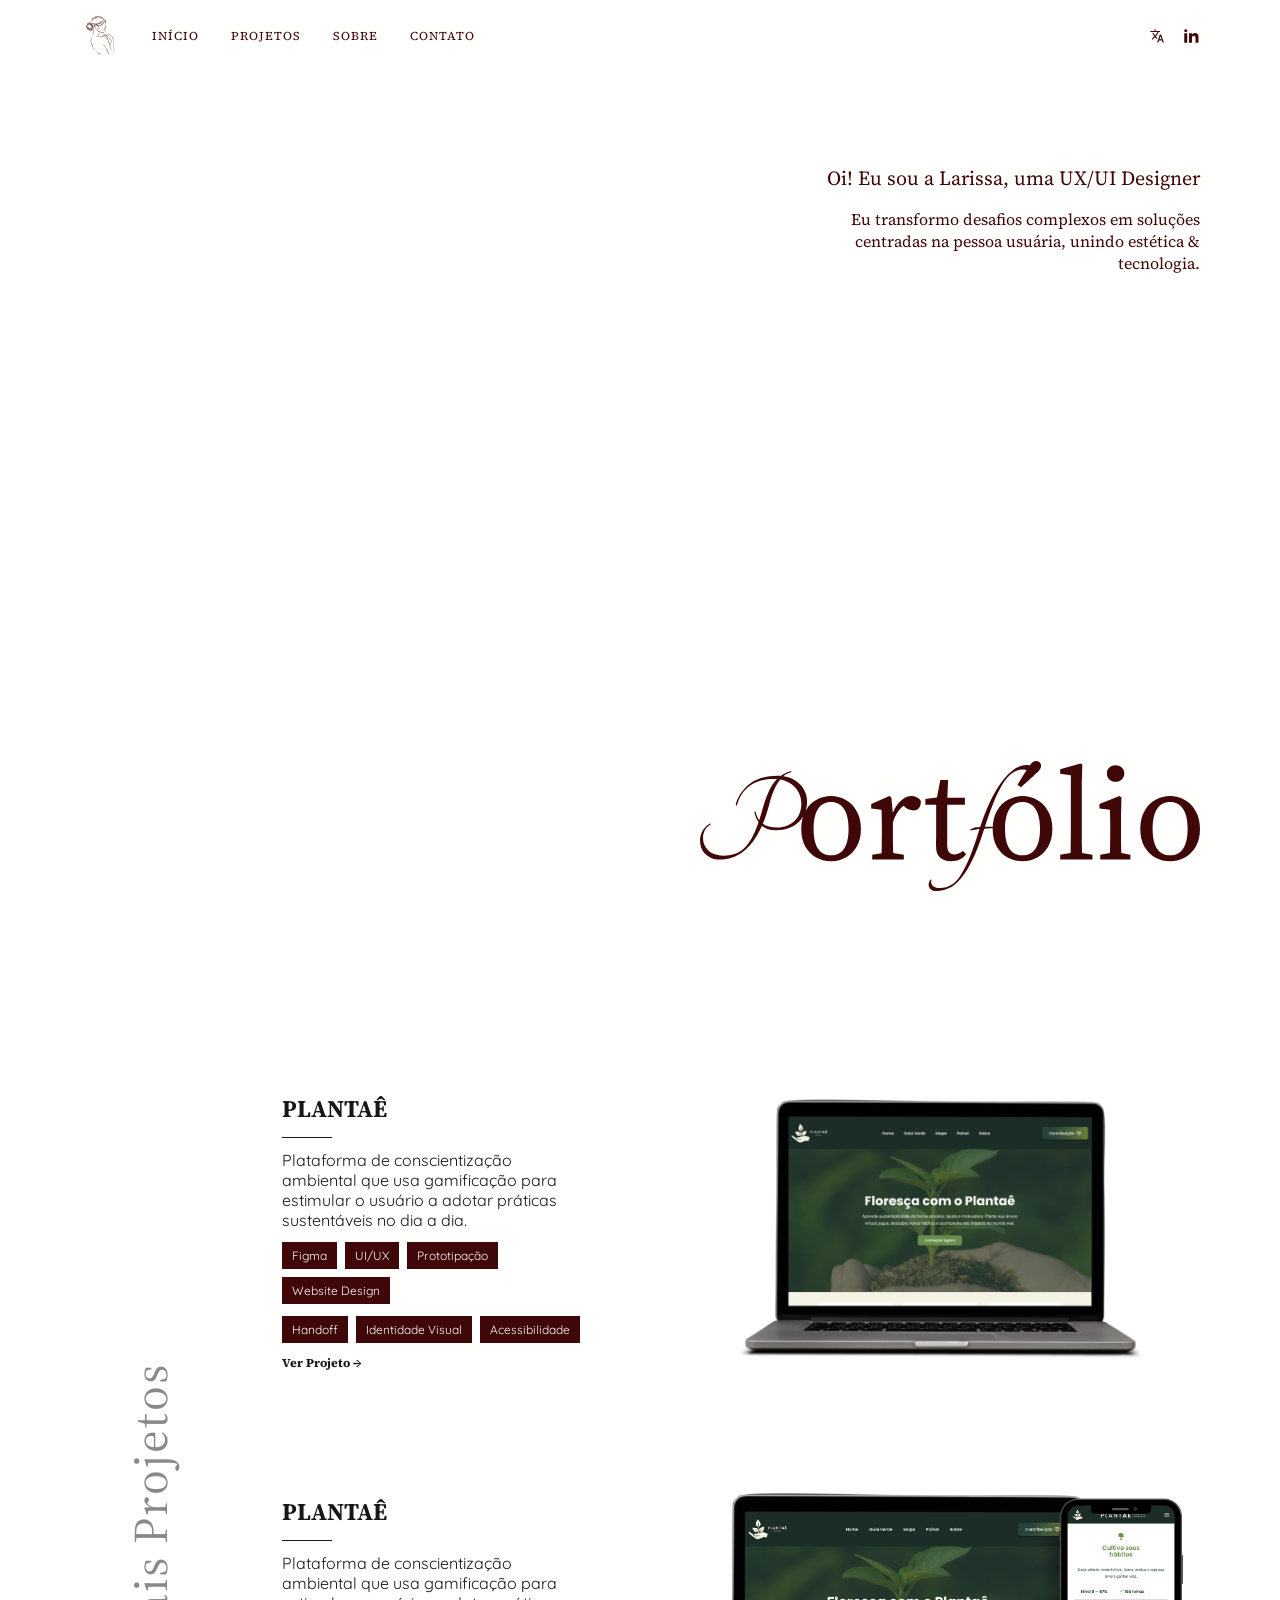
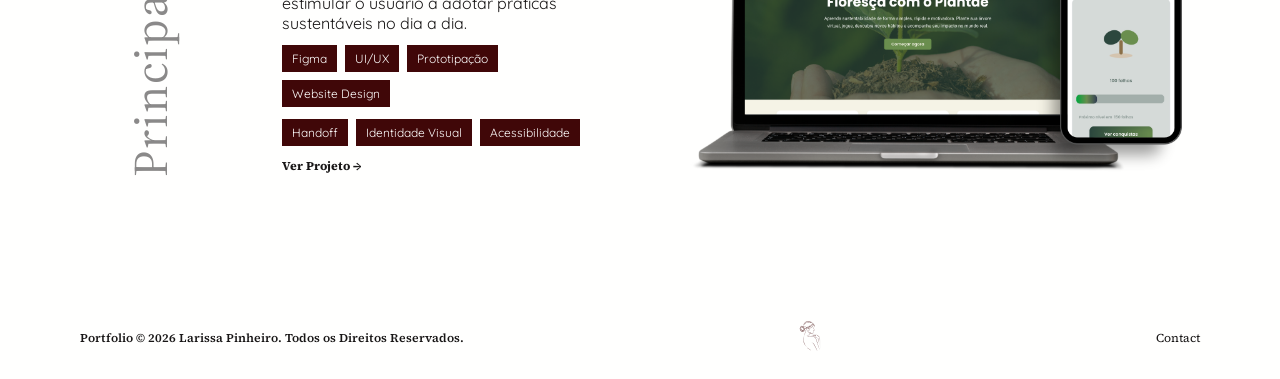
==== index.html @ fbf4aa0d "feat: adiciona página de projetos e imagens" ====
<!DOCTYPE html>
<html lang="pt-BR">
<head>
  <meta charset="UTF-8">
  <meta name="viewport" content="width=device-width, initial-scale=1.0">
  <title>Larissa Pinheiro</title>

  <!-- FONTS -->
  <link href="https://fonts.googleapis.com/css2?family=Source+Serif+Pro:wght@400&family=Quicksand:wght@400&display=swap" rel="stylesheet">

  <!-- CSS -->
  <link rel="stylesheet" href="css/style-home.css">
</head>

<body>

<header class="header">
  
  <!-- ESQUERDA -->
  <div class="header-left">
    <img src="assets/icons/woman.svg" alt="logo" class="logo">

    <nav class="menu">
      <a href="#">Início</a>
      <a href="./projeto.html">Projetos</a>
      <a href="#">Sobre</a>
      <a href="#">Contato</a>
    </nav>
  </div>

  <!-- DIREITA -->
  <div class="header-right">
    <img src="assets/icons/language.svg" alt="idioma">
    <img src="assets/icons/linkedin.svg" alt="linkedin">
  </div>

</header>

<!-- HERO -->
<section class="hero">

  <div class="hero-text">
    <h1>Oi! Eu sou a Larissa, uma UX/UI Designer</h1>
    <p>
      Eu transformo desafios complexos em soluções centradas na pessoa usuária,
      unindo estética & tecnologia.
    </p>
  </div>

  <img src="assets/icons/portfolio.svg" alt="Portfólio" class="hero-title">

</section>

<!-- PROJECTS -->
<section class="projects">

  <div class="projects-container">

    <!-- ESQUERDA -->
    <div class="projects-left">
      <span>Principais Projetos</span>
    </div>

    <!-- DIREITA -->
    <div class="projects-right">

      <!-- PROJETO 1 -->
      <div class="project-card">

        <div class="project-info">
          <h3>Plantaê</h3>
          <div class="line"></div>

          <p>
            Plataforma de conscientização ambiental que usa gamificação
            para estimular o usuário a adotar práticas sustentáveis no dia a dia.
          </p>

          <div class="tags">
            <span>Figma</span>
            <span>UI/UX</span>
            <span>Prototipação</span>
            <span>Website Design</span>
          </div>

          <div class="tags">
            <span>Handoff</span>
            <span>Identidade Visual</span>
            <span>Acessibilidade</span>
          </div>

          <a href="#" class="project-link">Ver Projeto →</a>
        </div>

        <div class="project-image">
          <img src="assets/images/plantae1.png" alt="Projeto Plantaê">
        </div>

      </div>

      <!-- PROJETO 2 -->
      <div class="project-card">

        <div class="project-info">
          <h3>Plantaê</h3>
          <div class="line"></div>

          <p>
            Plataforma de conscientização ambiental que usa gamificação
            para estimular o usuário a adotar práticas sustentáveis no dia a dia.
          </p>

          <div class="tags">
            <span>Figma</span>
            <span>UI/UX</span>
            <span>Prototipação</span>
            <span>Website Design</span>
          </div>

          <div class="tags">
            <span>Handoff</span>
            <span>Identidade Visual</span>
            <span>Acessibilidade</span>
          </div>

          <a href="#" class="project-link">Ver Projeto →</a>
        </div>

        <div class="project-image">
          <img src="assets/images/projeto1.png" alt="Projeto Plantaê">
        </div>

      </div>

    </div>

  </div>

</section>

<footer class="footer">

  <div class="footer-left">
    Portfolio © 2026 Larissa Pinheiro. Todos os Direitos Reservados.
  </div>

  <div class="footer-center">
    <img src="assets/icons/woman.svg" alt="icon">
  </div>

  <div class="footer-right">
    Contact
  </div>

</footer>

</body>
</html>
---- css/style-home.css ----
/* RESET */
* {
  margin: 0;
  padding: 0;
  box-sizing: border-box;
}

/* BASE */
body {
  font-family: 'Source Serif Pro', serif;
  background-color: #FFFFFE;
}

/* HEADER */
.header {
  display: flex;
  justify-content: space-between;
  align-items: center;
  padding: 16px 80px;
}

.header-left {
  display: flex;
  align-items: center;
  gap: 32px;
}

.logo {
  width: 40px;
}

.menu {
  display: flex;
  gap: 32px;
}

.menu a {
  text-decoration: none;
  font-size: 12px;
  text-transform: uppercase;
  color: #400708;
  letter-spacing: 1px;
}

.header-right {
  display: flex;
  gap: 16px;
  align-items: center;
}

.header-right img {
  width: 18px;
  cursor: pointer;
}

/* HERO */
.hero {
  position: relative;
  height: 100vh;

  display: flex;
  flex-direction: column;
  align-items: flex-end;

  padding: 32px 80px;
}

.hero-text {
  max-width: 420px;
  text-align: right;

  display: flex;
  flex-direction: column;
  gap: 16px;

  margin-top: 60px;
}

.hero-text h1 {
  font-size: 20px;
  font-weight: 400;
  color: #400708;
}

.hero-text p {
  font-size: 16px;
  color: #400708;
}

.hero-title {
  position: absolute;
  right: 80px;
  bottom: 80px;
  width: 500px;
}

/* ===== PROJECTS ===== */

.projects {
  display: flex;
  justify-content: center;
  padding: 120px 0;
}

/* CONTAINER CENTRAL */
.projects-container {
  max-width: 1100px;
  width: 100%;

  display: flex;
  gap: 72px;
}

/* COLUNA ESQUERDA */
.projects-left {
  width: 120px;
  display: flex;
  justify-content: center;
}

.projects-left span {
  writing-mode: vertical-rl;
  transform: rotate(180deg);

  font-size: 48px;
  letter-spacing: 2px;
  color: #181616;
  opacity: 0.5;
}

/* COLUNA DIREITA */
.projects-right {
  flex: 1;

  display: flex;
  flex-direction: column;
  gap: 120px;
}

/* CARD */
.project-card {
  display: flex;
  justify-content: space-between;
  align-items: center;
}

/* TEXTO */
.project-info {
  max-width: 300px;

  display: flex;
  flex-direction: column;
  gap: 12px;
}

.project-info h3 {
  font-size: 24px;
  text-transform: uppercase;
  color: #181616;
}

.line {
  width: 50px;
  height: 1px;
  background: #181616;
}

.project-info p {
  font-family: 'Quicksand', sans-serif;
  font-size: 16px;
  color: #181616;
}

/* TAGS */
.tags {
  display: flex;
  flex-wrap: wrap;
  gap: 8px;
}

.tags span {
  background: #400708;
  color: #FFFFFE;

  padding: 6px 10px;
  font-size: 12px;
  font-family: 'Quicksand', sans-serif;
}

/* LINK */
.project-link {
  font-size: 12px;
  font-weight: 700;
  color: #181616;
  text-decoration: none;
}

/* IMAGEM */
.project-image img {
  width: 500px;
}

/* ===== FOOTER ===== */

.footer {
  display: flex;
  justify-content: space-between;
  align-items: center;

  padding: 16px 80px;
  height: 82px;

  background: #FFFFFE;
}

/* ESQUERDA */
.footer-left {
  font-size: 12px;
  font-weight: 600;
  color: #181616;
}

/* CENTRO */
.footer-center img {
  width: 30px;
  opacity: 0.8;
}

/* DIREITA */
.footer-right {
  font-size: 12px;
  color: #181616;
  cursor: pointer;
}
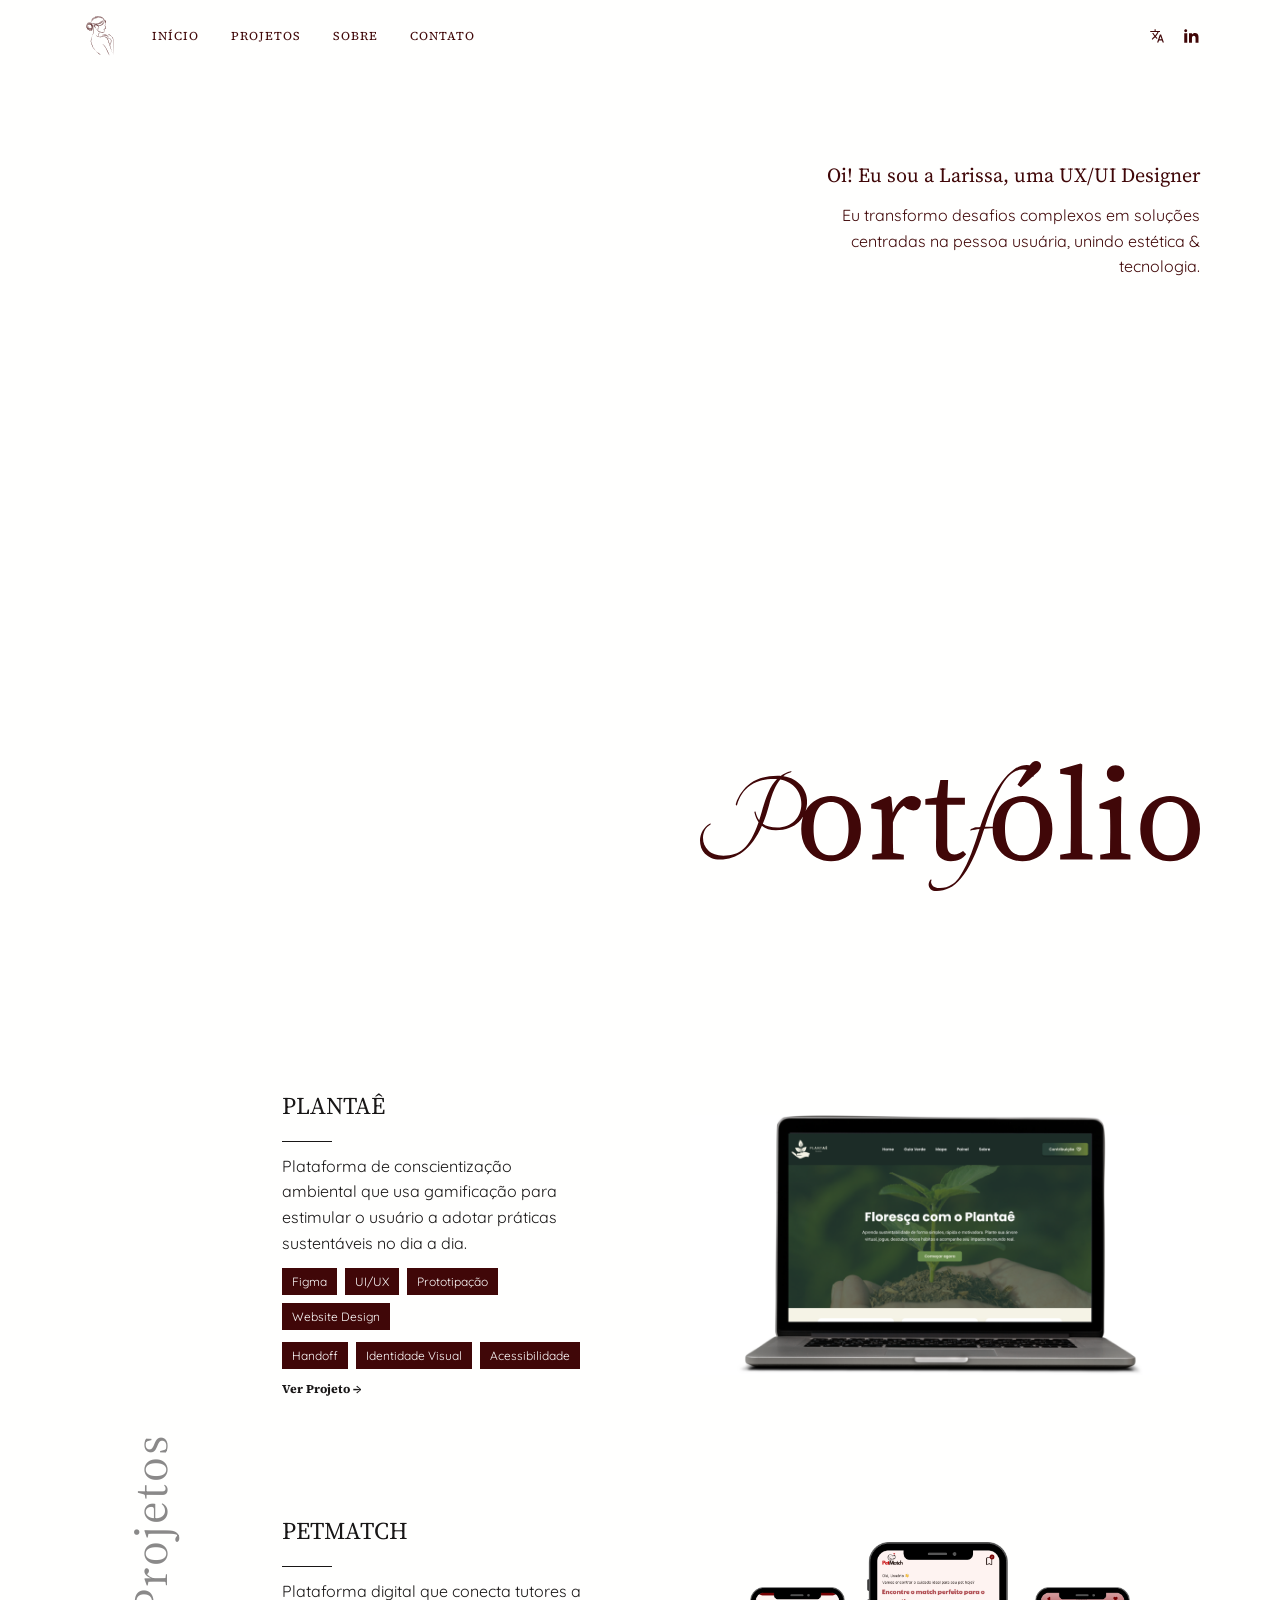
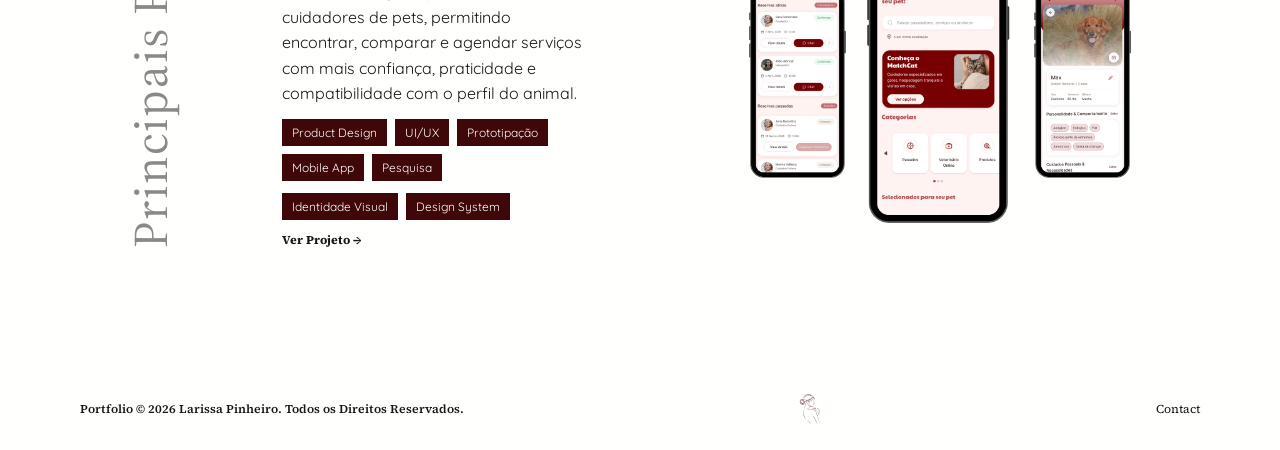
==== commit ab094ffb: "adiciona novas paginas e tualiza projeto" ====
--- a/index.html
+++ b/index.html
@@ -9,7 +9,8 @@
   <link href="https://fonts.googleapis.com/css2?family=Source+Serif+Pro:wght@400&family=Quicksand:wght@400&display=swap" rel="stylesheet">
 
   <!-- CSS -->
-  <link rel="stylesheet" href="css/style-home.css">
+<link rel="stylesheet" href="css/style-base.css">
+<link rel="stylesheet" href="css/style-home.css">
 </head>
 
 <body>
@@ -21,17 +22,23 @@
     <img src="assets/icons/woman.svg" alt="logo" class="logo">
 
     <nav class="menu">
-      <a href="#">Início</a>
-      <a href="./projeto.html">Projetos</a>
-      <a href="#">Sobre</a>
-      <a href="#">Contato</a>
+      <a href="index.html">Início</a>
+      <a href="#projetos">Projetos</a>
+      <a href="sobre.html">Sobre</a>
+      <a href="contato.html">Contato</a>
     </nav>
   </div>
 
   <!-- DIREITA -->
-  <div class="header-right">
-    <img src="assets/icons/language.svg" alt="idioma">
-    <img src="assets/icons/linkedin.svg" alt="linkedin">
+    <div class="header-right">
+  <img src="assets/icons/language.svg" alt="idioma">
+
+  <a href="https://www.linkedin.com/in/larissapinheiroz/" 
+     target="_blank" 
+     rel="noopener noreferrer">
+    <img src="assets/icons/linkedin.svg" alt="LinkedIn">
+  </a>
+</div>
   </div>
 
 </header>
@@ -52,7 +59,7 @@
 </section>
 
 <!-- PROJECTS -->
-<section class="projects">
+<section class="projects" id="projetos">
 
   <div class="projects-container">
 
@@ -89,7 +96,7 @@
             <span>Acessibilidade</span>
           </div>
 
-          <a href="#" class="project-link">Ver Projeto →</a>
+          <a href="projeto1.html" class="project-link">Ver Projeto →</a>
         </div>
 
         <div class="project-image">
@@ -102,32 +109,32 @@
       <div class="project-card">
 
         <div class="project-info">
-          <h3>Plantaê</h3>
+          <h3>PetMatch</h3>
           <div class="line"></div>
 
           <p>
-            Plataforma de conscientização ambiental que usa gamificação
-            para estimular o usuário a adotar práticas sustentáveis no dia a dia.
-          </p>
+Plataforma digital que conecta tutores a cuidadores de pets, permitindo encontrar, comparar e agendar serviços com mais confiança, praticidade e compatibilidade com o perfil do animal.
+</p>
 
           <div class="tags">
-            <span>Figma</span>
+            <span>Product Design</span>
             <span>UI/UX</span>
             <span>Prototipação</span>
-            <span>Website Design</span>
+            <span>Mobile App</span>
+            <span>Pesquisa</span>
+            
           </div>
 
           <div class="tags">
-            <span>Handoff</span>
             <span>Identidade Visual</span>
-            <span>Acessibilidade</span>
+            <span>Design System</span>
           </div>
 
-          <a href="#" class="project-link">Ver Projeto →</a>
+          <a href="projeto2.html" class="project-link">Ver Projeto →</a>
         </div>
 
         <div class="project-image">
-          <img src="assets/images/projeto1.png" alt="Projeto Plantaê">
+          <img src="assets/images/pet-match.png" alt="Projeto PetMatch">
         </div>
 
       </div>
--- a/css/style-base.css
+++ b/css/style-base.css
@@ -0,0 +1,155 @@
+/* ===== RESET ===== */
+* {
+  margin: 0;
+  padding: 0;
+  box-sizing: border-box;
+}
+
+/* ===== BASE ===== */
+html {
+  scroll-behavior: smooth;
+}
+
+body {
+  font-family: 'Source Serif Pro', serif;
+  background-color: #FFFFFE;
+  color: #181616;
+}
+
+img {
+  display: block;
+  max-width: 100%;
+}
+
+a {
+  color: inherit;
+  text-decoration: none;
+}
+
+/* ===== CONTAINER ===== */
+.container {
+  max-width: 1280px;
+  margin: 0 auto;
+  padding: 0 16px;
+}
+
+/* ===== TYPOGRAPHY ===== */
+h1,
+h2,
+h3 {
+  font-family: 'Source Serif Pro', serif;
+  font-weight: 400;
+  color: #181616;
+}
+
+h1 {
+  font-size: 32px;
+  line-height: 1.15;
+}
+
+h2 {
+  font-size: 32px;
+  line-height: 1.2;
+  margin-bottom: 16px;
+}
+
+h3 {
+  font-size: 20px;
+  line-height: 1.2;
+  margin-bottom: 8px;
+}
+
+p {
+  font-family: 'Quicksand', sans-serif;
+  font-size: 16px;
+  line-height: 1.6;
+  color: #364153;
+  max-width: 700px;
+}
+
+strong {
+  font-weight: 700;
+}
+
+/* ===== SECTIONS ===== */
+.section {
+  padding: 80px 0;
+}
+
+.section-header {
+  display: flex;
+  flex-direction: column;
+  gap: 16px;
+  margin-bottom: 32px;
+}
+
+/* ===== HEADER ===== */
+.header {
+  display: flex;
+  justify-content: space-between;
+  align-items: center;
+  padding: 16px 80px;
+  background: #FFFFFE;
+}
+
+.header-left {
+  display: flex;
+  align-items: center;
+  gap: 32px;
+}
+
+.logo {
+  width: 40px;
+}
+
+.menu {
+  display: flex;
+  gap: 32px;
+}
+
+.menu a {
+  font-family: 'Source Serif Pro', serif;
+  font-size: 12px;
+  font-weight: 400;
+  text-transform: uppercase;
+  letter-spacing: 1px;
+  color: #400708;
+}
+
+.header-right {
+  display: flex;
+  align-items: center;
+  gap: 16px;
+}
+
+.header-right img {
+  width: 18px;
+  cursor: pointer;
+}
+
+/* ===== FOOTER ===== */
+.footer {
+  display: flex;
+  justify-content: space-between;
+  align-items: center;
+  padding: 16px 80px;
+  height: 82px;
+  background: #FFFFFE;
+}
+
+.footer-left {
+  font-size: 12px;
+  font-weight: 600;
+  color: #181616;
+}
+
+.footer-center img {
+  width: 30px;
+  opacity: 0.8;
+}
+
+.footer-right {
+  font-size: 12px;
+  color: #181616;
+  cursor: pointer;
+}
--- a/css/style-home.css
+++ b/css/style-home.css
@@ -1,78 +1,19 @@
-/* RESET */
-* {
-  margin: 0;
-  padding: 0;
-  box-sizing: border-box;
-}
-
-/* BASE */
-body {
-  font-family: 'Source Serif Pro', serif;
-  background-color: #FFFFFE;
-}
-
-/* HEADER */
-.header {
-  display: flex;
-  justify-content: space-between;
-  align-items: center;
-  padding: 16px 80px;
-}
-
-.header-left {
-  display: flex;
-  align-items: center;
-  gap: 32px;
-}
-
-.logo {
-  width: 40px;
-}
-
-.menu {
-  display: flex;
-  gap: 32px;
-}
-
-.menu a {
-  text-decoration: none;
-  font-size: 12px;
-  text-transform: uppercase;
-  color: #400708;
-  letter-spacing: 1px;
-}
-
-.header-right {
-  display: flex;
-  gap: 16px;
-  align-items: center;
-}
-
-.header-right img {
-  width: 18px;
-  cursor: pointer;
-}
-
-/* HERO */
+/* ===== HERO ===== */
 .hero {
   position: relative;
-  height: 100vh;
-
+  min-height: 100vh;
   display: flex;
   flex-direction: column;
   align-items: flex-end;
-
   padding: 32px 80px;
 }
 
 .hero-text {
   max-width: 420px;
   text-align: right;
-
   display: flex;
   flex-direction: column;
   gap: 16px;
-
   margin-top: 60px;
 }
 
@@ -95,23 +36,19 @@
 }
 
 /* ===== PROJECTS ===== */
-
 .projects {
   display: flex;
   justify-content: center;
   padding: 120px 0;
 }
 
-/* CONTAINER CENTRAL */
 .projects-container {
   max-width: 1100px;
   width: 100%;
-
   display: flex;
   gap: 72px;
 }
 
-/* COLUNA ESQUERDA */
 .projects-left {
   width: 120px;
   display: flex;
@@ -121,33 +58,28 @@
 .projects-left span {
   writing-mode: vertical-rl;
   transform: rotate(180deg);
-
   font-size: 48px;
   letter-spacing: 2px;
   color: #181616;
   opacity: 0.5;
 }
 
-/* COLUNA DIREITA */
 .projects-right {
   flex: 1;
-
   display: flex;
   flex-direction: column;
   gap: 120px;
 }
 
-/* CARD */
 .project-card {
   display: flex;
   justify-content: space-between;
   align-items: center;
+  gap: 32px;
 }
 
-/* TEXTO */
 .project-info {
   max-width: 300px;
-
   display: flex;
   flex-direction: column;
   gap: 12px;
@@ -171,7 +103,6 @@
   color: #181616;
 }
 
-/* TAGS */
 .tags {
   display: flex;
   flex-wrap: wrap;
@@ -181,13 +112,11 @@
 .tags span {
   background: #400708;
   color: #FFFFFE;
-
   padding: 6px 10px;
   font-size: 12px;
   font-family: 'Quicksand', sans-serif;
 }
 
-/* LINK */
 .project-link {
   font-size: 12px;
   font-weight: 700;
@@ -195,40 +124,6 @@
   text-decoration: none;
 }
 
-/* IMAGEM */
 .project-image img {
   width: 500px;
-}
-
-/* ===== FOOTER ===== */
-
-.footer {
-  display: flex;
-  justify-content: space-between;
-  align-items: center;
-
-  padding: 16px 80px;
-  height: 82px;
-
-  background: #FFFFFE;
-}
-
-/* ESQUERDA */
-.footer-left {
-  font-size: 12px;
-  font-weight: 600;
-  color: #181616;
-}
-
-/* CENTRO */
-.footer-center img {
-  width: 30px;
-  opacity: 0.8;
-}
-
-/* DIREITA */
-.footer-right {
-  font-size: 12px;
-  color: #181616;
-  cursor: pointer;
 }
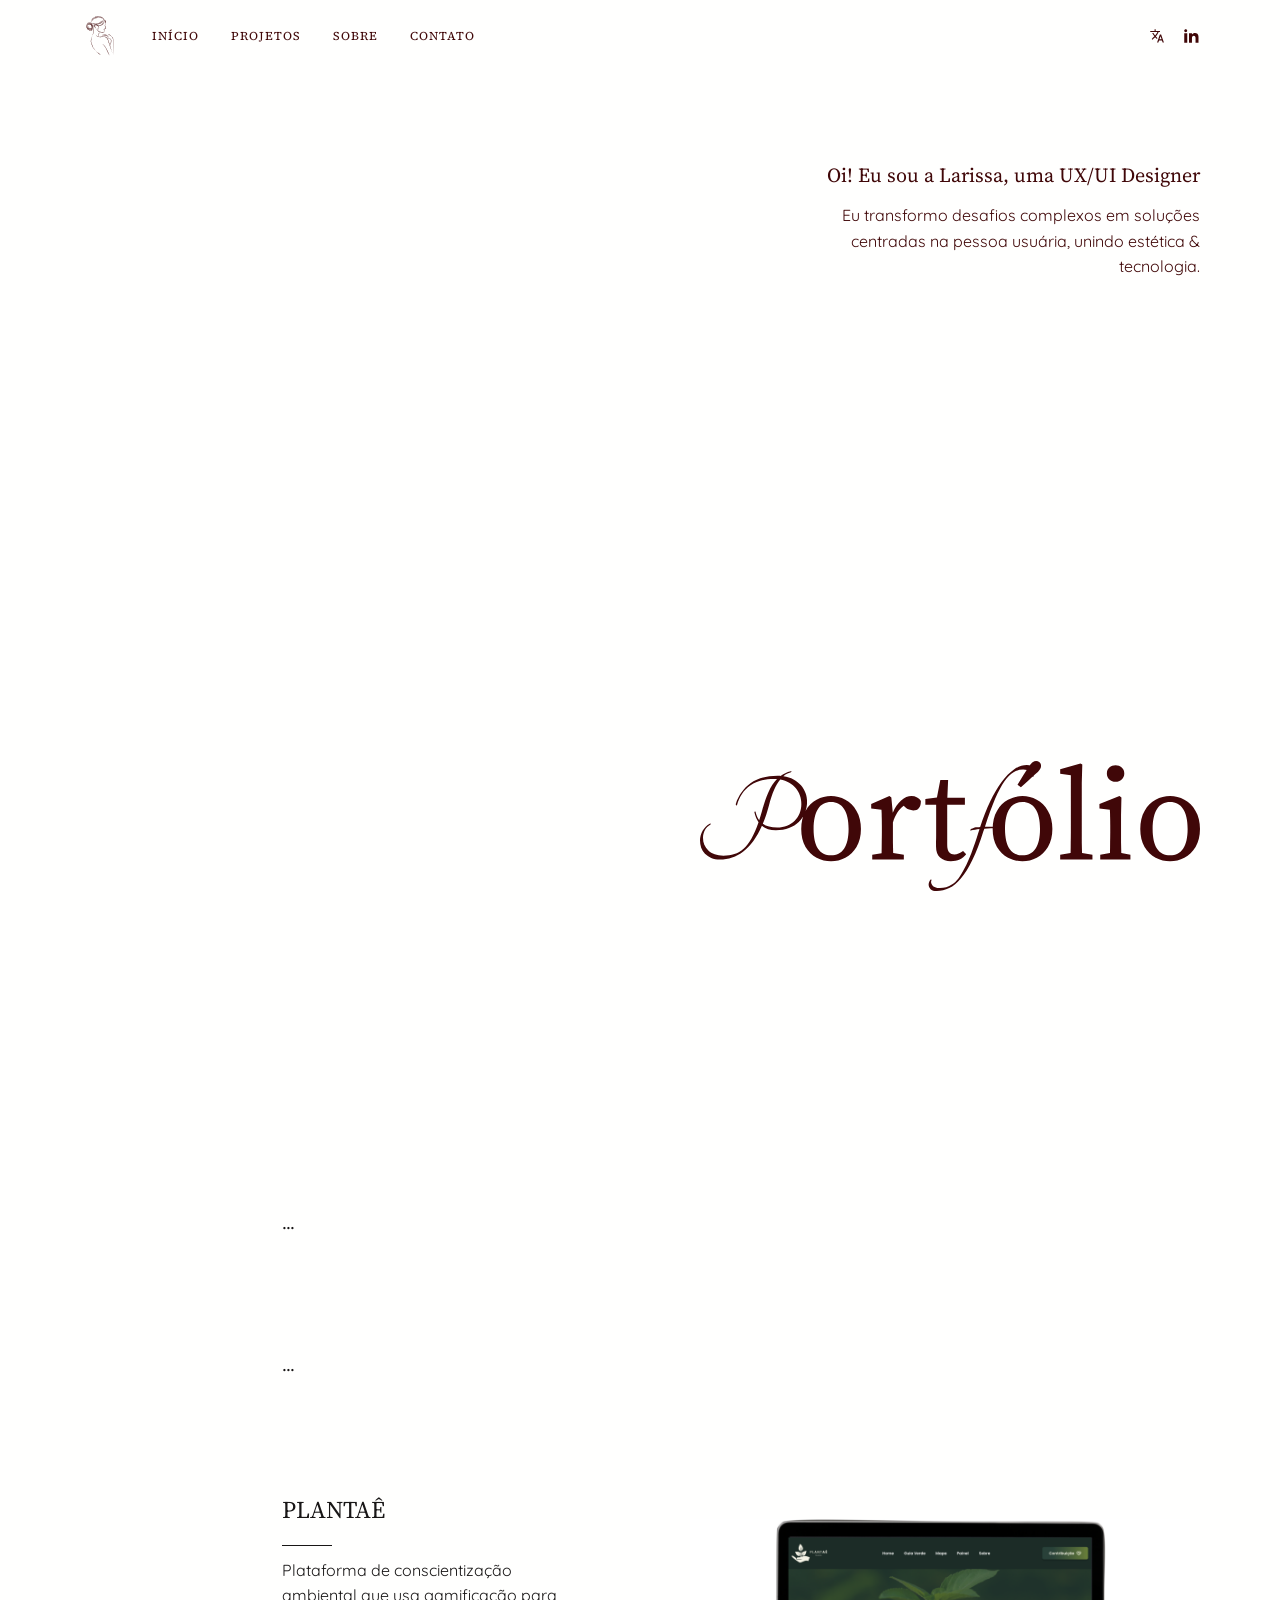
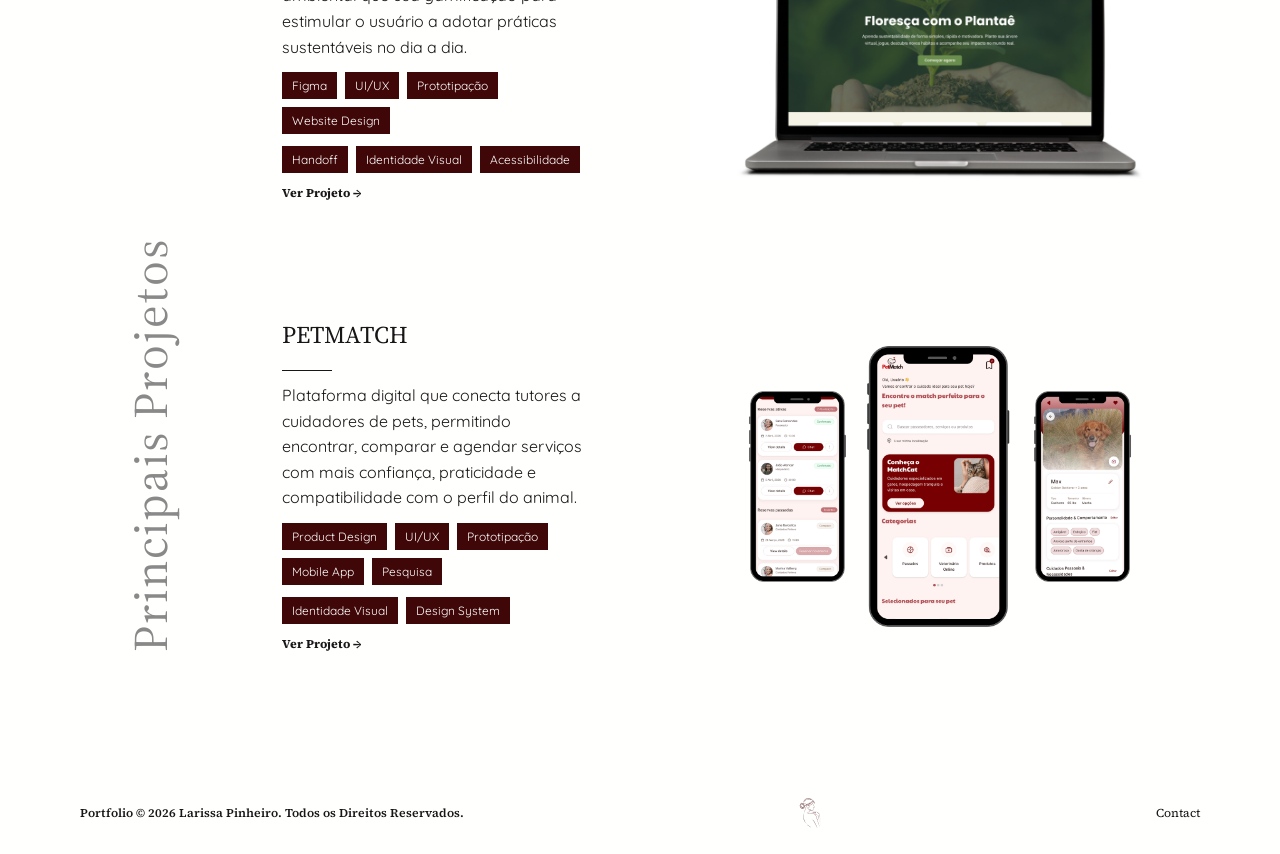
==== commit 020acfbd: "adiciona js" ====
--- a/index.html
+++ b/index.html
@@ -9,15 +9,13 @@
   <link href="https://fonts.googleapis.com/css2?family=Source+Serif+Pro:wght@400&family=Quicksand:wght@400&display=swap" rel="stylesheet">
 
   <!-- CSS -->
-<link rel="stylesheet" href="css/style-base.css">
-<link rel="stylesheet" href="css/style-home.css">
+  <link rel="stylesheet" href="css/style-base.css">
+  <link rel="stylesheet" href="css/style-home.css">
 </head>
 
 <body>
 
 <header class="header">
-  
-  <!-- ESQUERDA -->
   <div class="header-left">
     <img src="assets/icons/woman.svg" alt="logo" class="logo">
 
@@ -29,24 +27,19 @@
     </nav>
   </div>
 
-  <!-- DIREITA -->
-    <div class="header-right">
-  <img src="assets/icons/language.svg" alt="idioma">
+  <div class="header-right">
+    <img src="assets/icons/language.svg" alt="idioma">
 
-  <a href="https://www.linkedin.com/in/larissapinheiroz/" 
-     target="_blank" 
-     rel="noopener noreferrer">
-    <img src="assets/icons/linkedin.svg" alt="LinkedIn">
-  </a>
-</div>
+    <a href="https://www.linkedin.com/in/larissapinheiroz/" target="_blank" rel="noopener noreferrer">
+      <img src="assets/icons/linkedin.svg" alt="LinkedIn">
+    </a>
   </div>
-
 </header>
 
 <!-- HERO -->
-<section class="hero">
+<section class="hero reveal">
 
-  <div class="hero-text">
+  <div class="hero-text reveal delay-1">
     <h1>Oi! Eu sou a Larissa, uma UX/UI Designer</h1>
     <p>
       Eu transformo desafios complexos em soluções centradas na pessoa usuária,
@@ -59,22 +52,38 @@
 </section>
 
 <!-- PROJECTS -->
-<section class="projects" id="projetos">
+<section class="projects reveal" id="projetos">
 
   <div class="projects-container">
 
-    <!-- ESQUERDA -->
     <div class="projects-left">
       <span>Principais Projetos</span>
     </div>
 
-    <!-- DIREITA -->
     <div class="projects-right">
+      <div class="projects-right">
+
+  <!-- RAIL GLOBAL -->
+  <div class="projects-rail">
+    <img src="assets/icons/rosearrow.svg" alt="">
+  </div>
+
+  <!-- PROJETO 1 -->
+  <div class="project-card">
+    ...
+  </div>
+
+  <!-- PROJETO 2 -->
+  <div class="project-card">
+    ...
+  </div>
+
+</div>
 
       <!-- PROJETO 1 -->
       <div class="project-card">
 
-        <div class="project-info">
+        <div class="project-info reveal delay-1">
           <h3>Plantaê</h3>
           <div class="line"></div>
 
@@ -99,7 +108,7 @@
           <a href="projeto1.html" class="project-link">Ver Projeto →</a>
         </div>
 
-        <div class="project-image">
+        <div class="project-image reveal delay-2">
           <img src="assets/images/plantae1.png" alt="Projeto Plantaê">
         </div>
 
@@ -108,13 +117,13 @@
       <!-- PROJETO 2 -->
       <div class="project-card">
 
-        <div class="project-info">
+        <div class="project-info reveal delay-1">
           <h3>PetMatch</h3>
           <div class="line"></div>
 
           <p>
-Plataforma digital que conecta tutores a cuidadores de pets, permitindo encontrar, comparar e agendar serviços com mais confiança, praticidade e compatibilidade com o perfil do animal.
-</p>
+            Plataforma digital que conecta tutores a cuidadores de pets, permitindo encontrar, comparar e agendar serviços com mais confiança, praticidade e compatibilidade com o perfil do animal.
+          </p>
 
           <div class="tags">
             <span>Product Design</span>
@@ -122,7 +131,6 @@
             <span>Prototipação</span>
             <span>Mobile App</span>
             <span>Pesquisa</span>
-            
           </div>
 
           <div class="tags">
@@ -133,20 +141,18 @@
           <a href="projeto2.html" class="project-link">Ver Projeto →</a>
         </div>
 
-        <div class="project-image">
+        <div class="project-image reveal delay-2">
           <img src="assets/images/pet-match.png" alt="Projeto PetMatch">
         </div>
 
       </div>
 
     </div>
-
   </div>
 
 </section>
 
 <footer class="footer">
-
   <div class="footer-left">
     Portfolio © 2026 Larissa Pinheiro. Todos os Direitos Reservados.
   </div>
@@ -158,8 +164,8 @@
   <div class="footer-right">
     Contact
   </div>
-
 </footer>
 
+<script src="js/script.js"></script>
 </body>
 </html>
--- a/css/style-base.css
+++ b/css/style-base.css
@@ -152,4 +152,30 @@
   font-size: 12px;
   color: #181616;
   cursor: pointer;
+}
+
+/* ===== ANIMAÇÕES ===== */
+
+.reveal {
+  opacity: 0;
+  transform: translateY(40px);
+  transition: all 0.8s ease;
+}
+
+.reveal.active {
+  opacity: 1;
+  transform: translateY(0);
+}
+
+/* delays sutis */
+.reveal.delay-1 { transition-delay: 0.15s; }
+.reveal.delay-2 { transition-delay: 0.3s; }
+
+/* hover refinado (projects) */
+.project-card {
+  transition: transform 0.4s ease;
+}
+
+.project-card:hover {
+  transform: translateY(-6px);
 }
--- a/css/style-home.css
+++ b/css/style-home.css
@@ -76,6 +76,7 @@
   justify-content: space-between;
   align-items: center;
   gap: 32px;
+  position: relative;
 }
 
 .project-info {
@@ -126,4 +127,114 @@
 
 .project-image img {
   width: 500px;
+  transition: transform 0.5s ease;
+}
+
+
+/* ===== ANIMAÇÃO BASE ===== */
+.reveal {
+  opacity: 0;
+  transform: translateY(40px);
+  transition: all 0.8s ease;
+}
+
+.reveal.active {
+  opacity: 1;
+  transform: translateY(0);
+}
+
+.reveal.delay-1 {
+  transition-delay: 0.15s;
+}
+
+.reveal.delay-2 {
+  transition-delay: 0.3s;
+}
+
+/* ===== RESPONSIVO ===== */
+@media (max-width: 1100px) {
+  .hero {
+    padding: 32px 24px;
+    align-items: flex-start;
+  }
+
+  .hero-text {
+    text-align: left;
+    max-width: 100%;
+  }
+
+  .hero-title {
+    position: static;
+    width: 100%;
+    max-width: 420px;
+    margin-top: 40px;
+  }
+
+  .projects {
+    padding: 80px 0;
+  }
+
+  .projects-container {
+    flex-direction: column;
+    gap: 32px;
+    padding: 0 24px;
+  }
+
+  .projects-left {
+    width: auto;
+    justify-content: flex-start;
+  }
+
+  .projects-left span {
+    writing-mode: horizontal-tb;
+    transform: none;
+    font-size: 24px;
+    letter-spacing: 1px;
+  }
+
+  .projects-right {
+    gap: 72px;
+  }
+
+  .project-card {
+    flex-direction: column;
+    align-items: flex-start;
+  }
+
+  .project-info {
+    max-width: 100%;
+  }
+
+  .project-image img {
+    width: 100%;
+    max-width: 500px;
+  }
+}
+
+
+.project-card {
+  position: relative;
+}
+
+
+
+.project-card {
+  position: relative;
+}
+
+/* ===== CONTEXTO ===== */
+.projects-right {
+  position: relative;
+}
+
+
+/* ===== HOVER IMAGEM (sutil premium) ===== */
+.project-image img {
+  width: 500px;
+  transition: transform 0.6s ease, filter 0.6s ease;
+}
+
+.project-card:hover .project-image img {
+  transform: translateY(-6px) scale(1.02);
+  filter: brightness(1.05);
 }
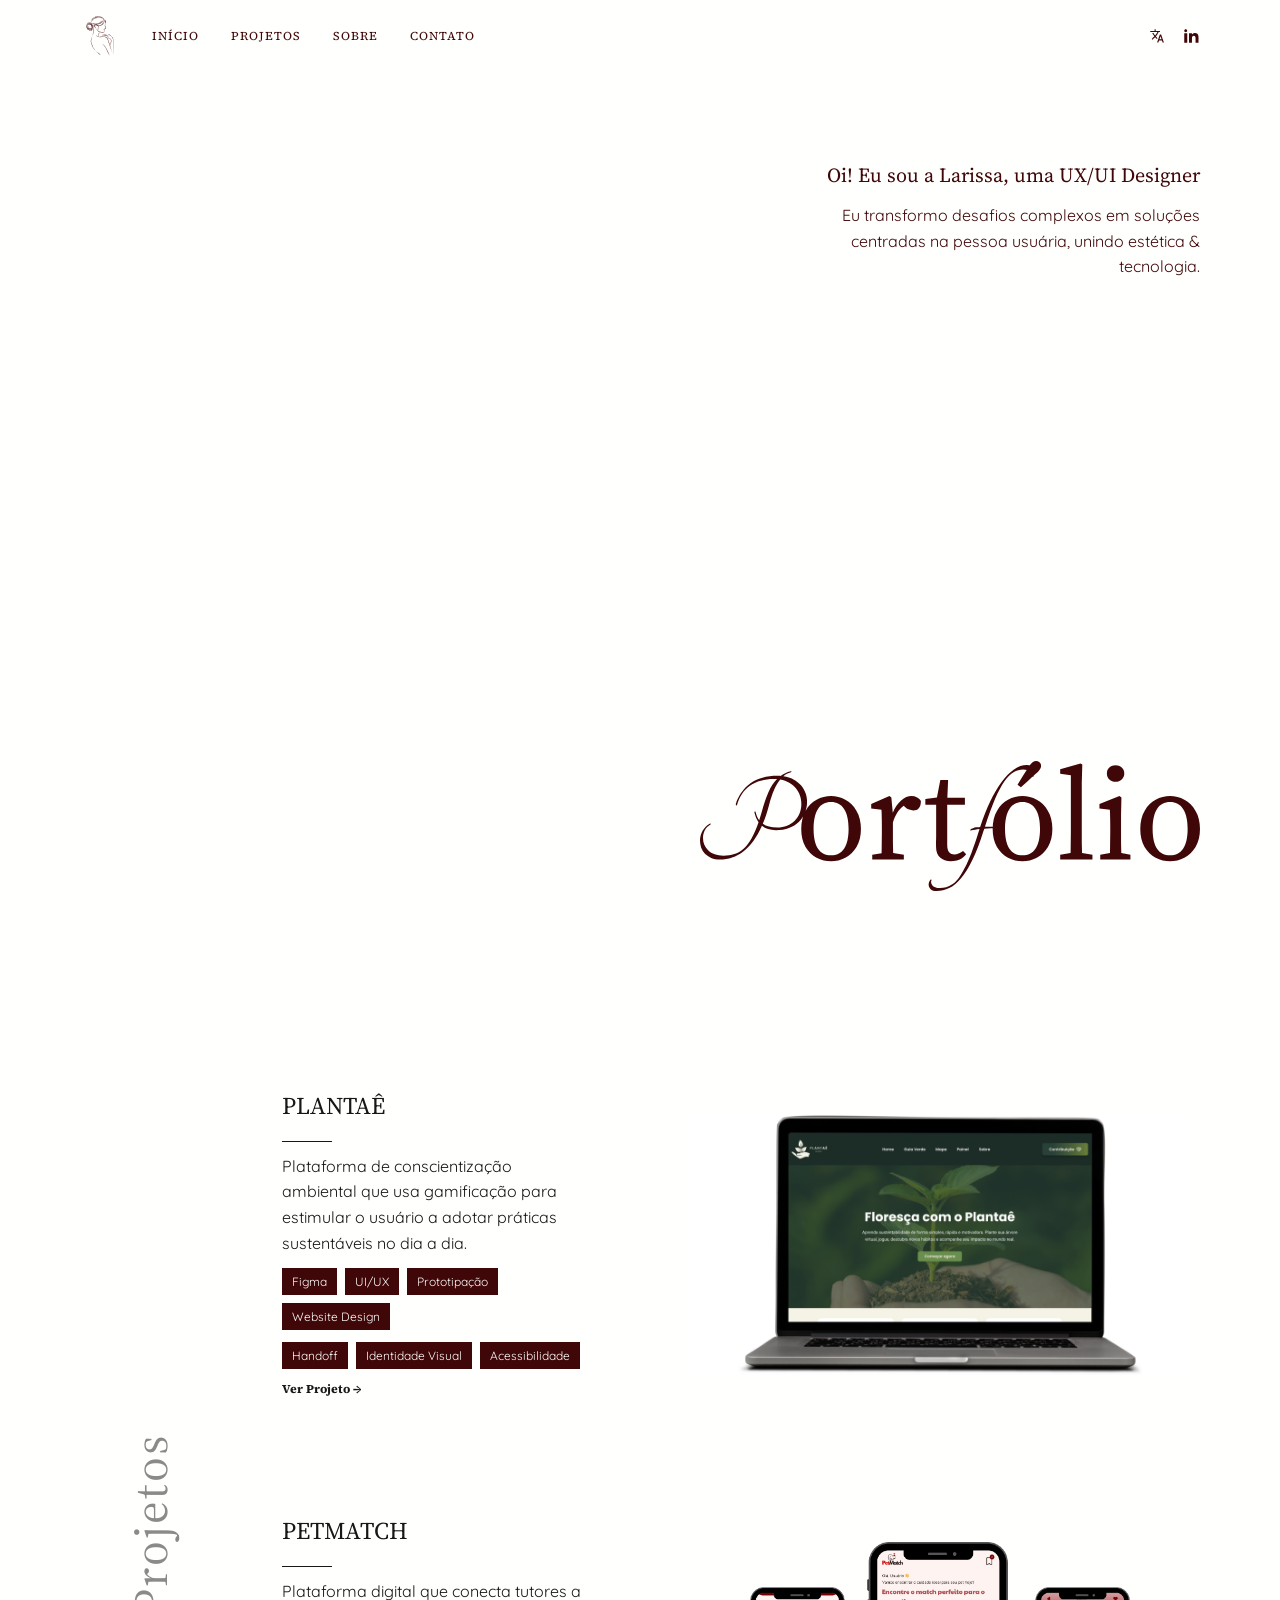
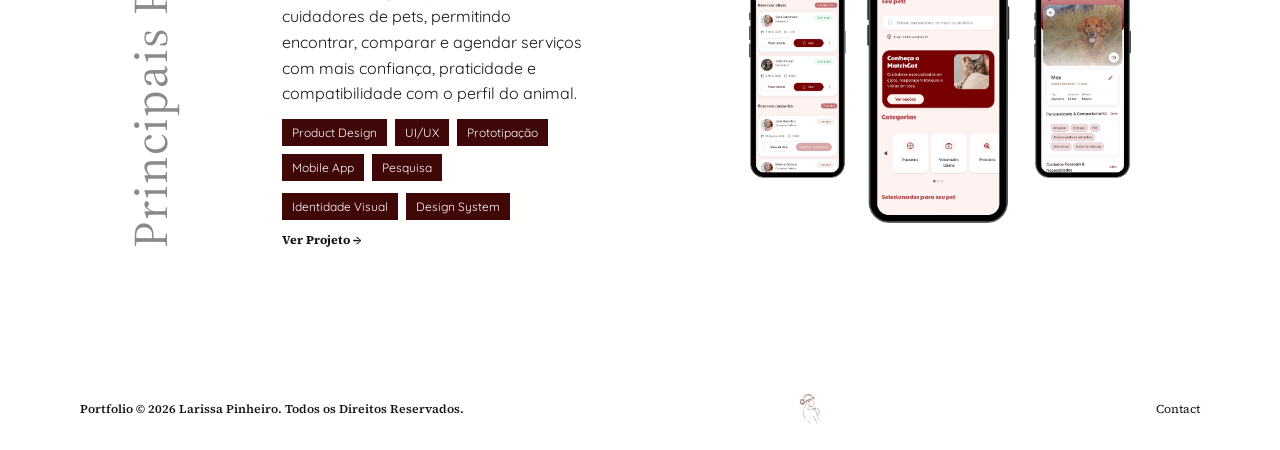
==== commit e40a9bd1: "Rebuild site-wide editorial motion system and clean old animation code" ====
--- a/index.html
+++ b/index.html
@@ -37,9 +37,9 @@
 </header>
 
 <!-- HERO -->
-<section class="hero reveal">
+<section class="hero">
 
-  <div class="hero-text reveal delay-1">
+  <div class="hero-text">
     <h1>Oi! Eu sou a Larissa, uma UX/UI Designer</h1>
     <p>
       Eu transformo desafios complexos em soluções centradas na pessoa usuária,
@@ -52,7 +52,7 @@
 </section>
 
 <!-- PROJECTS -->
-<section class="projects reveal" id="projetos">
+<section class="projects" id="projetos">
 
   <div class="projects-container">
 
@@ -61,29 +61,11 @@
     </div>
 
     <div class="projects-right">
-      <div class="projects-right">
-
-  <!-- RAIL GLOBAL -->
-  <div class="projects-rail">
-    <img src="assets/icons/rosearrow.svg" alt="">
-  </div>
-
-  <!-- PROJETO 1 -->
-  <div class="project-card">
-    ...
-  </div>
-
-  <!-- PROJETO 2 -->
-  <div class="project-card">
-    ...
-  </div>
-
-</div>
 
       <!-- PROJETO 1 -->
       <div class="project-card">
 
-        <div class="project-info reveal delay-1">
+        <div class="project-info">
           <h3>Plantaê</h3>
           <div class="line"></div>
 
@@ -108,7 +90,7 @@
           <a href="projeto1.html" class="project-link">Ver Projeto →</a>
         </div>
 
-        <div class="project-image reveal delay-2">
+        <div class="project-image">
           <img src="assets/images/plantae1.png" alt="Projeto Plantaê">
         </div>
 
@@ -117,7 +99,7 @@
       <!-- PROJETO 2 -->
       <div class="project-card">
 
-        <div class="project-info reveal delay-1">
+        <div class="project-info">
           <h3>PetMatch</h3>
           <div class="line"></div>
 
@@ -141,7 +123,7 @@
           <a href="projeto2.html" class="project-link">Ver Projeto →</a>
         </div>
 
-        <div class="project-image reveal delay-2">
+        <div class="project-image">
           <img src="assets/images/pet-match.png" alt="Projeto PetMatch">
         </div>
 
@@ -168,4 +150,4 @@
 
 <script src="js/script.js"></script>
 </body>
-</html>+</html>
--- a/css/style-base.css
+++ b/css/style-base.css
@@ -14,6 +14,8 @@
   font-family: 'Source Serif Pro', serif;
   background-color: #FFFFFE;
   color: #181616;
+  -webkit-font-smoothing: antialiased;
+  text-rendering: optimizeLegibility;
 }
 
 img {
@@ -90,6 +92,10 @@
   align-items: center;
   padding: 16px 80px;
   background: #FFFFFE;
+  position: sticky;
+  top: 0;
+  z-index: 30;
+  transition: background-color 0.35s ease, box-shadow 0.35s ease, backdrop-filter 0.35s ease;
 }
 
 .header-left {
@@ -114,6 +120,12 @@
   text-transform: uppercase;
   letter-spacing: 1px;
   color: #400708;
+  transition: color 0.3s ease;
+}
+
+.menu a:hover,
+.menu a:focus-visible {
+  color: #6a1013;
 }
 
 .header-right {
@@ -125,6 +137,19 @@
 .header-right img {
   width: 18px;
   cursor: pointer;
+  transition: transform 0.3s ease, opacity 0.3s ease;
+}
+
+.header-right a:hover img,
+.header-right a:focus-visible img {
+  opacity: 0.9;
+  transform: translateY(-1px);
+}
+
+.header-scrolled {
+  background: rgba(255, 255, 254, 0.92);
+  backdrop-filter: blur(8px);
+  box-shadow: 0 6px 20px rgba(24, 22, 22, 0.08);
 }
 
 /* ===== FOOTER ===== */
@@ -154,28 +179,59 @@
   cursor: pointer;
 }
 
-/* ===== ANIMAÇÕES ===== */
-
-.reveal {
+/* ===== ANIMAÇÃO GLOBAL (editorial) ===== */
+.motion {
+  will-change: opacity, transform;
+}
+
+.has-motion .motion {
   opacity: 0;
-  transform: translateY(40px);
-  transition: all 0.8s ease;
-}
-
-.reveal.active {
+  transform: translate3d(0, 22px, 0);
+  transition:
+    opacity 0.72s cubic-bezier(0.22, 1, 0.36, 1),
+    transform 0.72s cubic-bezier(0.22, 1, 0.36, 1);
+  transition-delay: var(--motion-delay, 0s);
+}
+
+.has-motion .motion.in-view {
   opacity: 1;
-  transform: translateY(0);
-}
-
-/* delays sutis */
-.reveal.delay-1 { transition-delay: 0.15s; }
-.reveal.delay-2 { transition-delay: 0.3s; }
-
-/* hover refinado (projects) */
-.project-card {
-  transition: transform 0.4s ease;
-}
-
-.project-card:hover {
-  transform: translateY(-6px);
-}+  transform: translate3d(0, 0, 0);
+}
+
+button,
+.prototype-button,
+.project-link,
+.sobre-link,
+.curriculo-link,
+.contato-button {
+  transition: transform 0.3s ease, opacity 0.3s ease, box-shadow 0.3s ease;
+}
+
+button:hover,
+.prototype-button:hover,
+.project-link:hover,
+.sobre-link:hover,
+.curriculo-link:hover,
+.contato-button:hover {
+  transform: translateY(-1px);
+}
+
+button:focus-visible,
+a:focus-visible {
+  outline: 1px solid #400708;
+  outline-offset: 2px;
+}
+
+@media (prefers-reduced-motion: reduce) {
+  html {
+    scroll-behavior: auto;
+  }
+
+  *,
+  *::before,
+  *::after {
+    animation-duration: 0.01ms !important;
+    animation-iteration-count: 1 !important;
+    transition-duration: 0.01ms !important;
+  }
+}
--- a/css/style-home.css
+++ b/css/style-home.css
@@ -33,6 +33,7 @@
   right: 80px;
   bottom: 80px;
   width: 500px;
+  transition: transform 0.5s ease, opacity 0.5s ease;
 }
 
 /* ===== PROJECTS ===== */
@@ -77,6 +78,7 @@
   align-items: center;
   gap: 32px;
   position: relative;
+  transition: transform 0.45s ease, box-shadow 0.45s ease;
 }
 
 .project-info {
@@ -127,28 +129,7 @@
 
 .project-image img {
   width: 500px;
-  transition: transform 0.5s ease;
-}
-
-
-/* ===== ANIMAÇÃO BASE ===== */
-.reveal {
-  opacity: 0;
-  transform: translateY(40px);
-  transition: all 0.8s ease;
-}
-
-.reveal.active {
-  opacity: 1;
-  transform: translateY(0);
-}
-
-.reveal.delay-1 {
-  transition-delay: 0.15s;
-}
-
-.reveal.delay-2 {
-  transition-delay: 0.3s;
+  transition: transform 0.55s ease, filter 0.55s ease;
 }
 
 /* ===== RESPONSIVO ===== */
@@ -210,18 +191,6 @@
     max-width: 500px;
   }
 }
-
-
-.project-card {
-  position: relative;
-}
-
-
-
-.project-card {
-  position: relative;
-}
-
 /* ===== CONTEXTO ===== */
 .projects-right {
   position: relative;
@@ -231,10 +200,14 @@
 /* ===== HOVER IMAGEM (sutil premium) ===== */
 .project-image img {
   width: 500px;
-  transition: transform 0.6s ease, filter 0.6s ease;
+  transition: transform 0.55s ease, filter 0.55s ease;
+}
+
+.project-card:hover {
+  transform: translateY(-3px);
 }
 
 .project-card:hover .project-image img {
-  transform: translateY(-6px) scale(1.02);
-  filter: brightness(1.05);
-}+  transform: translateY(-3px) scale(1.01);
+  filter: brightness(1.02);
+}
